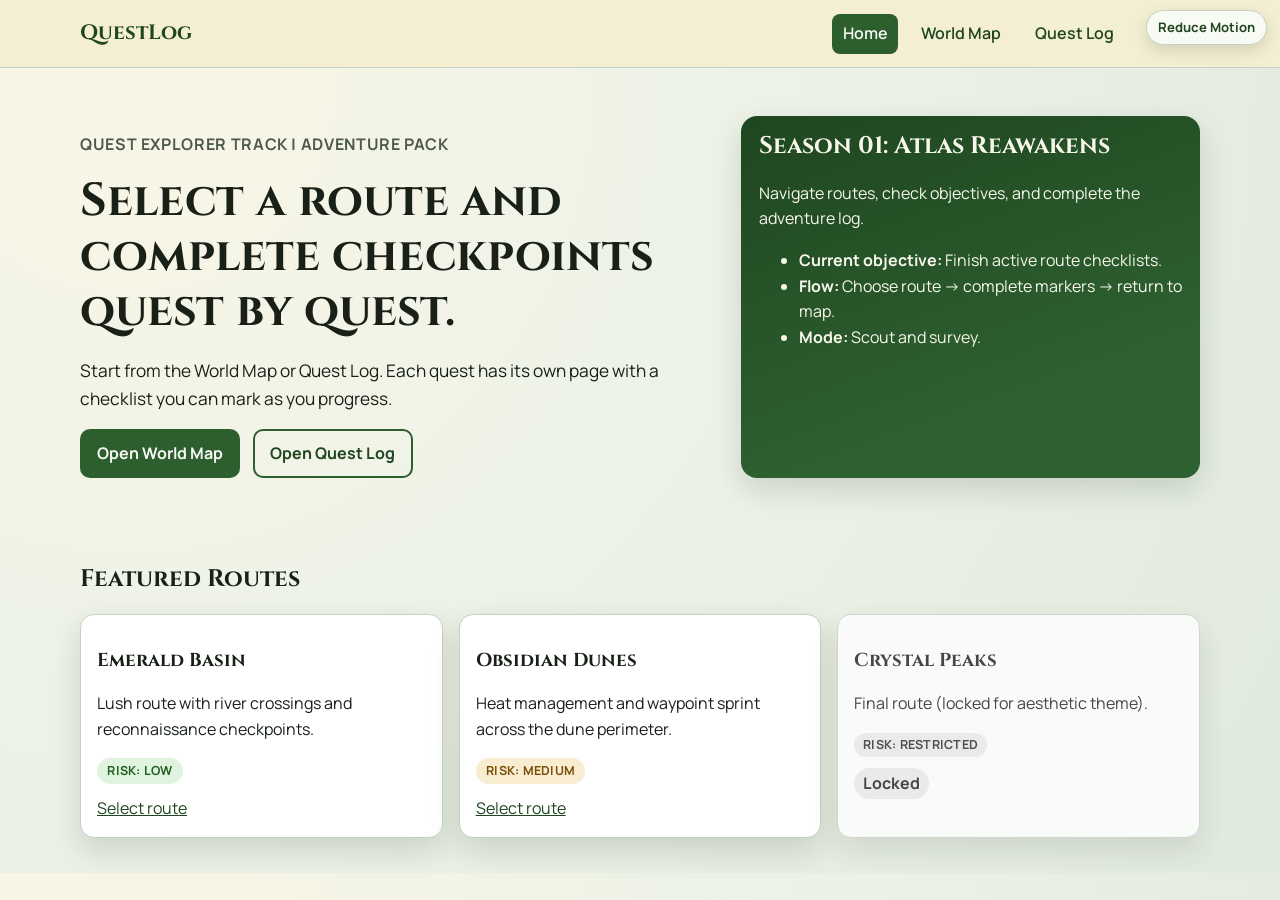
==== index.html @ ac6c8fa9 "feat(animation): add motion polish and in-page reduce-motion toggle" ====
<!doctype html>
<html lang="en">
  <head>
    <meta charset="UTF-8" />
    <meta name="viewport" content="width=device-width, initial-scale=1.0" />
    <meta name="description" content="QuestLog home page for the Quest Explorer Adventure Pack project." />
    <title>QuestLog | Home</title>
    <link rel="preconnect" href="https://fonts.googleapis.com" />
    <link rel="preconnect" href="https://fonts.gstatic.com" crossorigin />
    <link href="https://fonts.googleapis.com/css2?family=Cinzel:wght@500;700&amp;family=Manrope:wght@400;600;700&amp;display=swap" rel="stylesheet" />
    <link rel="stylesheet" href="styles.css" />
  </head>
  <body>
    <a class="skip-link" href="#main-content">Skip to main content</a>
    <input type="checkbox" id="reduce-motion-toggle" class="motion-toggle-input" />
    <label for="reduce-motion-toggle" class="motion-toggle-label">Reduce Motion</label>
    <header class="site-header">
      <div class="container nav-shell">
        <a class="brand" href="index.html">QuestLog</a>
        <nav id="site-nav" class="site-nav" aria-label="Main navigation">
          <a href="index.html" aria-current="page">Home</a>
          <a href="map.html">World Map</a>
          <a href="quest-log.html">Quest Log</a>
          <a href="team.html">Team</a>
        </nav>
      </div>
    </header>

    <main id="main-content">
      <section class="hero">
        <div class="container hero-grid">
          <div>
            <p class="eyebrow">Quest Explorer Track | Adventure Pack</p>
            <h1>Select a route and complete checkpoints quest by quest.</h1>
            <p class="lead">
              Start from the World Map or Quest Log. Each quest has its own page with a checklist
              you can mark as you progress.
            </p>
            <div class="cta-row">
              <a class="btn btn-primary" href="map.html">Open World Map</a>
              <a class="btn btn-ghost" href="quest-log.html">Open Quest Log</a>
            </div>
          </div>
          <article class="season-panel" aria-label="Current season details">
            <h2>Season 01: Atlas Reawakens</h2>
            <p>Navigate routes, check objectives, and complete the adventure log.</p>
            <ul>
              <li><strong>Current objective:</strong> Finish active route checklists.</li>
              <li><strong>Flow:</strong> Choose route -> complete markers -> return to map.</li>
              <li><strong>Mode:</strong> Scout and survey.</li>
            </ul>
          </article>
        </div>
      </section>

      <section class="section">
        <div class="container">
          <h2>Featured Routes</h2>
          <div class="quest-row">
            <article class="quest-card unlocked">
              <h3>Emerald Basin</h3>
              <p>Lush route with river crossings and reconnaissance checkpoints.</p>
              <div class="route-meta">
                <span class="risk-badge risk-low">Risk: Low</span>
              </div>
              <a href="quest-emerald.html">Select route</a>
            </article>
            <article class="quest-card unlocked">
              <h3>Obsidian Dunes</h3>
              <p>Heat management and waypoint sprint across the dune perimeter.</p>
              <div class="route-meta">
                <span class="risk-badge risk-medium">Risk: Medium</span>
              </div>
              <a href="quest-dunes.html">Select route</a>
            </article>
            <article class="quest-card locked">
              <h3>Crystal Peaks</h3>
              <p>Final route (locked for aesthetic theme).</p>
              <div class="route-meta">
                <span class="risk-badge risk-high">Risk: Restricted</span>
              </div>
              <span>Locked</span>
            </article>
          </div>
        </div>
      </section>
    </main>

    <footer class="landmark-footer">
      <p class="sr-only">QuestLog footer landmark</p>
    </footer>
  </body>
</html>
---- styles.css ----
:root {
  --ink: #182018;
  --forest: #2c5f2d;
  --forest-deep: #1f4620;
  --parchment: #f4efd3;
  --sun: #d8a64d;
  --card: #ffffff;
  --muted: #4c5a4b;
  --line: #c5d2c3;
  --shadow: 0 12px 30px rgba(24, 32, 24, 0.15);
}

* {
  box-sizing: border-box;
}

html,
body {
  margin: 0;
  padding: 0;
}

body {
  font-family: 'Manrope', sans-serif;
  color: var(--ink);
  background: radial-gradient(circle at 10% 10%, #f9f6e6 0%, #ecf2e7 48%, #e0eadc 100%);
  line-height: 1.6;
}

main {
  animation: page-fade 0.28s ease both;
}

a {
  color: var(--forest-deep);
}

a:focus-visible,
input:focus-visible {
  outline: 3px solid var(--sun);
  outline-offset: 2px;
}

h1,
h2,
h3 {
  font-family: 'Cinzel', serif;
  line-height: 1.2;
}

.container {
  width: min(1120px, 92%);
  margin: 0 auto;
}

.skip-link {
  position: absolute;
  left: -9999px;
  top: 0;
  background: var(--sun);
  color: #1d1303;
  padding: 0.5rem 0.75rem;
  font-weight: 700;
}

.skip-link:focus {
  left: 0.5rem;
  top: 0.5rem;
  z-index: 1000;
}

.motion-toggle-input {
  position: absolute;
  opacity: 0;
  pointer-events: none;
}

.motion-toggle-label {
  position: fixed;
  top: 0.65rem;
  right: 0.8rem;
  z-index: 1200;
  background: #f7fbf4;
  color: #1f4620;
  border: 1px solid #c5d2c3;
  border-radius: 999px;
  padding: 0.35rem 0.7rem;
  font-size: 0.82rem;
  font-weight: 700;
  cursor: pointer;
  box-shadow: 0 6px 16px rgba(24, 32, 24, 0.14);
}

.motion-toggle-label:hover {
  background: #eef7ea;
}

#reduce-motion-toggle:checked + .motion-toggle-label {
  background: #1f4620;
  color: #f8f8f5;
  border-color: #1f4620;
}

#reduce-motion-toggle:checked ~ *,
#reduce-motion-toggle:checked ~ * * {
  animation: none !important;
  transition: none !important;
  scroll-behavior: auto !important;
}

.site-header {
  position: sticky;
  top: 0;
  z-index: 50;
  border-bottom: 1px solid var(--line);
  background: rgba(244, 239, 211, 0.96);
  backdrop-filter: blur(8px);
}

.nav-shell {
  display: flex;
  align-items: center;
  justify-content: space-between;
  gap: 1rem;
  min-height: 4.2rem;
}

.brand {
  text-decoration: none;
  font-family: 'Cinzel', serif;
  font-size: 1.3rem;
  font-weight: 700;
}

.site-nav {
  display: flex;
  gap: 0.8rem;
  align-items: center;
  flex-wrap: wrap;
}

.site-nav a {
  text-decoration: none;
  padding: 0.45rem 0.65rem;
  border-radius: 8px;
  font-weight: 600;
}

.site-nav a[aria-current='page'] {
  background: var(--forest);
  color: #f8f8f5;
}

.hero {
  padding: 3rem 0 2rem;
}

.hero-grid {
  display: grid;
  grid-template-columns: 1.4fr 1fr;
  gap: 1.2rem;
  align-items: stretch;
}

.hero-grid > * {
  animation: rise-in 0.6s ease both;
}

.eyebrow {
  color: var(--muted);
  font-weight: 700;
  text-transform: uppercase;
  letter-spacing: 0.04em;
}

h1 {
  margin: 0.4rem 0 1rem;
  font-size: clamp(1.9rem, 3.6vw, 3rem);
}

.lead {
  font-size: 1.08rem;
  max-width: 65ch;
}

.season-panel {
  background: linear-gradient(160deg, #1f4620 0%, #2e6131 75%);
  color: #f8f7ec;
  border-radius: 16px;
  padding: 1rem 1.1rem;
  box-shadow: var(--shadow);
}

.season-panel h2 {
  margin-top: 0;
}

.btn {
  display: inline-block;
  text-decoration: none;
  border-radius: 10px;
  padding: 0.6rem 0.95rem;
  font-weight: 700;
  border: 2px solid transparent;
  transition: transform 0.25s ease, box-shadow 0.25s ease, background-color 0.25s ease;
}

.btn:hover {
  transform: translateY(-2px);
}

.btn:active {
  transform: scale(0.98);
}

.btn-primary {
  background: var(--forest);
  color: #f7f8f6;
}

.btn-primary:hover {
  box-shadow: 0 10px 20px rgba(44, 95, 45, 0.35);
}

.btn-ghost {
  border-color: var(--forest);
  color: var(--forest-deep);
  background: transparent;
}

.cta-row {
  display: flex;
  gap: 0.8rem;
  flex-wrap: wrap;
}

.section {
  padding: 2.2rem 0;
}

.quest-row {
  display: flex;
  flex-wrap: wrap;
  gap: 1rem;
}

.quest-card {
  flex: 1 1 220px;
  background: var(--card);
  border: 1px solid var(--line);
  border-radius: 14px;
  padding: 1rem;
  box-shadow: var(--shadow);
  transition: transform 0.25s ease, filter 0.25s ease;
}

.quest-card:hover {
  transform: scale(1.03);
}

.quest-card a:focus-visible,
.region-card a:focus-visible {
  border-radius: 8px;
  background: #e6f0e3;
}

.quest-card.locked {
  filter: grayscale(1);
  opacity: 0.8;
}

.quest-card.locked span,
.region-card span {
  display: inline-block;
  background: #ebebeb;
  border-radius: 999px;
  padding: 0.15rem 0.55rem;
  font-weight: 700;
}

.route-meta {
  display: flex;
  flex-wrap: wrap;
  gap: 0.5rem;
  margin: 0.4rem 0 0.7rem;
}

.risk-badge {
  display: inline-block;
  border-radius: 999px;
  padding: 0.2rem 0.65rem;
  font-size: 0.78rem;
  font-weight: 700;
  letter-spacing: 0.02em;
  text-transform: uppercase;
}

.risk-low {
  background: #dff3df;
  color: #1f5f21;
}

.risk-medium {
  background: #f8ecd1;
  color: #7a4f07;
}

.risk-high {
  background: #f8dede;
  color: #7d1515;
}

.safety-callout {
  margin: 0.95rem 0 1.1rem;
  border: 1px solid #f0d8ac;
  border-left: 5px solid var(--sun);
  border-radius: 12px;
  background: #fff9ec;
  padding: 0.75rem 0.85rem;
  animation: callout-glow 0.65s ease both;
}

.safety-callout h2 {
  margin: 0 0 0.35rem;
  font-size: 1.05rem;
}

.safety-callout ul {
  margin: 0;
  padding-left: 1.1rem;
}

.safety-callout li {
  margin-bottom: 0.25rem;
}

.safety-inline {
  margin-top: 0.5rem;
}

.safety-inline strong {
  display: inline-block;
  margin-bottom: 0.25rem;
}

.map-grid {
  margin-top: 1rem;
  display: grid;
  grid-template-columns: repeat(12, 1fr);
  gap: 0.8rem;
}

.world-map-bg {
  border-radius: 18px;
  padding: 1rem;
  background:
    linear-gradient(rgba(247, 249, 245, 0.72), rgba(247, 249, 245, 0.72)),
    url('assets/world-map-custom.svg') center / cover no-repeat;
  border: 1px solid #d7e1d4;
}

.world-map-canvas {
  position: relative;
  margin-top: 1rem;
  border-radius: 18px;
  overflow: hidden;
  border: 1px solid #d7e1d4;
  box-shadow: var(--shadow);
}

.world-map-image {
  display: block;
  width: 100%;
  height: auto;
}

.map-label {
  position: absolute;
  text-decoration: none;
  font-weight: 700;
  font-size: 0.88rem;
  color: #122814;
  background: rgba(248, 252, 246, 0.9);
  border: 1px solid #c2d5bf;
  border-radius: 999px;
  padding: 0.28rem 0.62rem;
  box-shadow: 0 6px 16px rgba(23, 58, 27, 0.16);
  transition: transform 0.2s ease, background-color 0.2s ease;
  animation: label-pulse-in 0.45s ease both;
}

.map-label:nth-of-type(2) {
  animation-delay: 0.05s;
}

.map-label:nth-of-type(3) {
  animation-delay: 0.1s;
}

.map-label:nth-of-type(4) {
  animation-delay: 0.15s;
}

.map-label:nth-of-type(5) {
  animation-delay: 0.2s;
}

.map-label:hover {
  transform: translateY(-2px);
  background: #f1f8ed;
}

.map-label:focus-visible {
  outline: 3px solid var(--sun);
  outline-offset: 2px;
}

.emerald-point {
  left: 18%;
  top: 28%;
}

.dunes-point {
  left: 74%;
  top: 34%;
}

.reef-point {
  left: 60%;
  top: 57%;
}

.canyon-point {
  left: 33%;
  top: 61%;
}

.locked-point {
  left: 45%;
  top: 24%;
  background: rgba(242, 238, 226, 0.92);
  color: #6a4b16;
}

.region-card {
  border-radius: 14px;
  background: var(--card);
  border: 1px solid var(--line);
  padding: 0.95rem;
  min-height: 150px;
  box-shadow: var(--shadow);
  transition: transform 0.25s ease, filter 0.25s ease;
  animation: rise-in 0.5s ease both;
}

.region-card:hover,
.region-card:focus-within {
  transform: scale(1.03);
}

.region-card.locked {
  filter: grayscale(0.95);
  opacity: 0.75;
}

.emerald {
  grid-column: span 5;
  background: linear-gradient(150deg, #f5fbef, #e3f0d9);
}

.dunes {
  grid-column: span 4;
  background: linear-gradient(150deg, #f7f0df, #edd8b3);
}

.peaks {
  grid-column: span 3;
}

.reef {
  grid-column: span 6;
  background: linear-gradient(150deg, #e6f5f7, #cde9f1);
}

.canyon {
  grid-column: span 6;
  background: linear-gradient(150deg, #f8ede2, #eed3b8);
}

.quest-log-grid,
.team-grid {
  display: grid;
  grid-template-columns: repeat(auto-fit, minmax(260px, 1fr));
  gap: 1rem;
}

.log-card,
.member-card {
  background: var(--card);
  border: 1px solid var(--line);
  border-radius: 14px;
  padding: 1rem;
  box-shadow: var(--shadow);
  animation: rise-in 0.45s ease both;
}

.log-card.locked {
  filter: grayscale(1);
  opacity: 0.8;
}

.log-card:hover,
.member-card:hover {
  transform: translateY(-2px);
  box-shadow: 0 14px 28px rgba(24, 32, 24, 0.2);
}

.log-ops-banner {
  margin: 1rem 0 1.15rem;
  border: 1px solid #d7e1d4;
  border-left: 5px solid var(--forest);
  border-radius: 14px;
  background: #f5f9f2;
  padding: 0.8rem 0.9rem;
  display: flex;
  gap: 0.8rem;
  align-items: center;
  justify-content: space-between;
  flex-wrap: wrap;
}

.log-ops-banner p {
  margin: 0;
}

.status-badge {
  display: inline-block;
  border-radius: 999px;
  padding: 0.2rem 0.65rem;
  font-size: 0.78rem;
  font-weight: 700;
  letter-spacing: 0.02em;
  text-transform: uppercase;
  animation: status-in 0.34s ease both;
}

.status-badge:nth-child(2) {
  animation-delay: 0.08s;
}

.status-active {
  background: #dff3df;
  color: #1f5f21;
}

.status-queued {
  background: #e6f0fb;
  color: #1f4f81;
}

.status-review {
  background: #fde4c8;
  color: #8a4700;
}

.status-locked {
  background: #ece9e1;
  color: #6a4b16;
}

.log-note {
  margin: 0.25rem 0 0;
  color: #364634;
}

.quest-page {
  max-width: 760px;
}

.checkpoints {
  list-style: none;
  padding: 0;
  margin: 0;
  display: grid;
  gap: 0.6rem;
}

.checklist-only li {
  background: #f6f9f3;
  border: 1px solid #e3ebdf;
  border-radius: 10px;
  padding: 0.45rem 0.5rem;
}

.checklist-only label {
  display: flex;
  align-items: center;
  gap: 0.55rem;
  cursor: pointer;
}

.checklist-only input[type='checkbox'] {
  width: 1.1rem;
  height: 1.1rem;
  accent-color: var(--forest);
}

.lock-note {
  font-weight: 700;
  color: #6a4b16;
}

.landmark-footer {
  height: 0;
  overflow: hidden;
}

.sr-only {
  position: absolute;
  width: 1px;
  height: 1px;
  padding: 0;
  margin: -1px;
  overflow: hidden;
  clip: rect(0 0 0 0);
  white-space: nowrap;
  border: 0;
}

@keyframes rise-in {
  from {
    opacity: 0;
    transform: translateY(14px);
  }

  to {
    opacity: 1;
    transform: translateY(0);
  }
}

@keyframes page-fade {
  from {
    opacity: 0;
  }

  to {
    opacity: 1;
  }
}

@keyframes label-pulse-in {
  from {
    opacity: 0;
    transform: scale(0.92);
  }

  to {
    opacity: 1;
    transform: scale(1);
  }
}

@keyframes status-in {
  from {
    opacity: 0;
    transform: translateY(5px);
  }

  to {
    opacity: 1;
    transform: translateY(0);
  }
}

@keyframes callout-glow {
  0% {
    box-shadow: 0 0 0 rgba(216, 166, 77, 0);
  }

  45% {
    box-shadow: 0 0 0 7px rgba(216, 166, 77, 0.2);
  }

  100% {
    box-shadow: 0 0 0 rgba(216, 166, 77, 0);
  }
}

@media (max-width: 880px) {
  .hero-grid {
    grid-template-columns: 1fr;
  }

  .emerald,
  .dunes,
  .peaks,
  .reef,
  .canyon {
    grid-column: span 12;
  }

  .map-label {
    font-size: 0.75rem;
    padding: 0.22rem 0.5rem;
  }

  .log-ops-banner {
    align-items: flex-start;
  }

  .motion-toggle-label {
    top: 4.9rem;
    right: 0.55rem;
    font-size: 0.76rem;
    padding: 0.3rem 0.58rem;
  }
}

@media (prefers-reduced-motion: reduce) {
  *,
  *::before,
  *::after {
    animation-duration: 0.001ms !important;
    animation-iteration-count: 1 !important;
    transition-duration: 0.001ms !important;
    scroll-behavior: auto !important;
  }
}
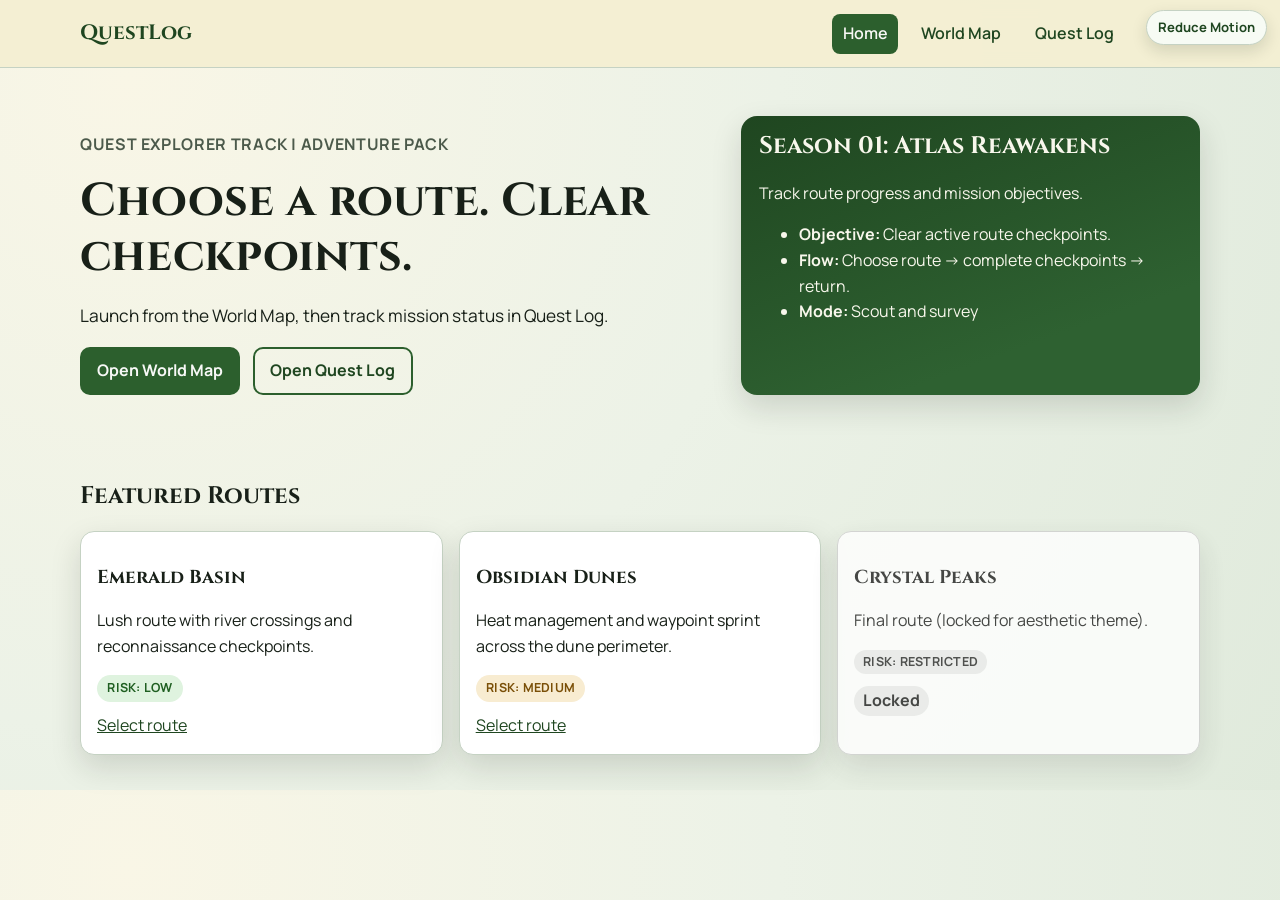
==== commit 8365f462: "refactor(cleanup): remove unused CSS and tighten page copy" ====
--- a/index.html
+++ b/index.html
@@ -3,7 +3,7 @@
   <head>
     <meta charset="UTF-8" />
     <meta name="viewport" content="width=device-width, initial-scale=1.0" />
-    <meta name="description" content="QuestLog home page for the Quest Explorer Adventure Pack project." />
+    <meta name="description" content="QuestLog home with route overview and quest access." />
     <title>QuestLog | Home</title>
     <link rel="preconnect" href="https://fonts.googleapis.com" />
     <link rel="preconnect" href="https://fonts.gstatic.com" crossorigin />
@@ -31,10 +31,9 @@
         <div class="container hero-grid">
           <div>
             <p class="eyebrow">Quest Explorer Track | Adventure Pack</p>
-            <h1>Select a route and complete checkpoints quest by quest.</h1>
+            <h1>Choose a route. Clear checkpoints.</h1>
             <p class="lead">
-              Start from the World Map or Quest Log. Each quest has its own page with a checklist
-              you can mark as you progress.
+              Launch from the World Map, then track mission status in Quest Log.
             </p>
             <div class="cta-row">
               <a class="btn btn-primary" href="map.html">Open World Map</a>
@@ -43,11 +42,11 @@
           </div>
           <article class="season-panel" aria-label="Current season details">
             <h2>Season 01: Atlas Reawakens</h2>
-            <p>Navigate routes, check objectives, and complete the adventure log.</p>
+            <p>Track route progress and mission objectives.</p>
             <ul>
-              <li><strong>Current objective:</strong> Finish active route checklists.</li>
-              <li><strong>Flow:</strong> Choose route -> complete markers -> return to map.</li>
-              <li><strong>Mode:</strong> Scout and survey.</li>
+              <li><strong>Objective:</strong> Clear active route checkpoints.</li>
+              <li><strong>Flow:</strong> Choose route -> complete checkpoints -> return.</li>
+              <li><strong>Mode:</strong> Scout and survey</li>
             </ul>
           </article>
         </div>
@@ -57,7 +56,7 @@
         <div class="container">
           <h2>Featured Routes</h2>
           <div class="quest-row">
-            <article class="quest-card unlocked">
+            <article class="quest-card">
               <h3>Emerald Basin</h3>
               <p>Lush route with river crossings and reconnaissance checkpoints.</p>
               <div class="route-meta">
@@ -65,7 +64,7 @@
               </div>
               <a href="quest-emerald.html">Select route</a>
             </article>
-            <article class="quest-card unlocked">
+            <article class="quest-card">
               <h3>Obsidian Dunes</h3>
               <p>Heat management and waypoint sprint across the dune perimeter.</p>
               <div class="route-meta">
--- a/styles.css
+++ b/styles.css
@@ -258,8 +258,7 @@
   transform: scale(1.03);
 }
 
-.quest-card a:focus-visible,
-.region-card a:focus-visible {
+.quest-card a:focus-visible {
   border-radius: 8px;
   background: #e6f0e3;
 }
@@ -269,8 +268,7 @@
   opacity: 0.8;
 }
 
-.quest-card.locked span,
-.region-card span {
+.quest-card.locked span {
   display: inline-block;
   background: #ebebeb;
   border-radius: 999px;
@@ -341,22 +339,6 @@
 .safety-inline strong {
   display: inline-block;
   margin-bottom: 0.25rem;
-}
-
-.map-grid {
-  margin-top: 1rem;
-  display: grid;
-  grid-template-columns: repeat(12, 1fr);
-  gap: 0.8rem;
-}
-
-.world-map-bg {
-  border-radius: 18px;
-  padding: 1rem;
-  background:
-    linear-gradient(rgba(247, 249, 245, 0.72), rgba(247, 249, 245, 0.72)),
-    url('assets/world-map-custom.svg') center / cover no-repeat;
-  border: 1px solid #d7e1d4;
 }
 
 .world-map-canvas {
@@ -440,51 +422,6 @@
   top: 24%;
   background: rgba(242, 238, 226, 0.92);
   color: #6a4b16;
-}
-
-.region-card {
-  border-radius: 14px;
-  background: var(--card);
-  border: 1px solid var(--line);
-  padding: 0.95rem;
-  min-height: 150px;
-  box-shadow: var(--shadow);
-  transition: transform 0.25s ease, filter 0.25s ease;
-  animation: rise-in 0.5s ease both;
-}
-
-.region-card:hover,
-.region-card:focus-within {
-  transform: scale(1.03);
-}
-
-.region-card.locked {
-  filter: grayscale(0.95);
-  opacity: 0.75;
-}
-
-.emerald {
-  grid-column: span 5;
-  background: linear-gradient(150deg, #f5fbef, #e3f0d9);
-}
-
-.dunes {
-  grid-column: span 4;
-  background: linear-gradient(150deg, #f7f0df, #edd8b3);
-}
-
-.peaks {
-  grid-column: span 3;
-}
-
-.reef {
-  grid-column: span 6;
-  background: linear-gradient(150deg, #e6f5f7, #cde9f1);
-}
-
-.canyon {
-  grid-column: span 6;
-  background: linear-gradient(150deg, #f8ede2, #eed3b8);
 }
 
 .quest-log-grid,
@@ -692,14 +629,6 @@
     grid-template-columns: 1fr;
   }
 
-  .emerald,
-  .dunes,
-  .peaks,
-  .reef,
-  .canyon {
-    grid-column: span 12;
-  }
-
   .map-label {
     font-size: 0.75rem;
     padding: 0.22rem 0.5rem;
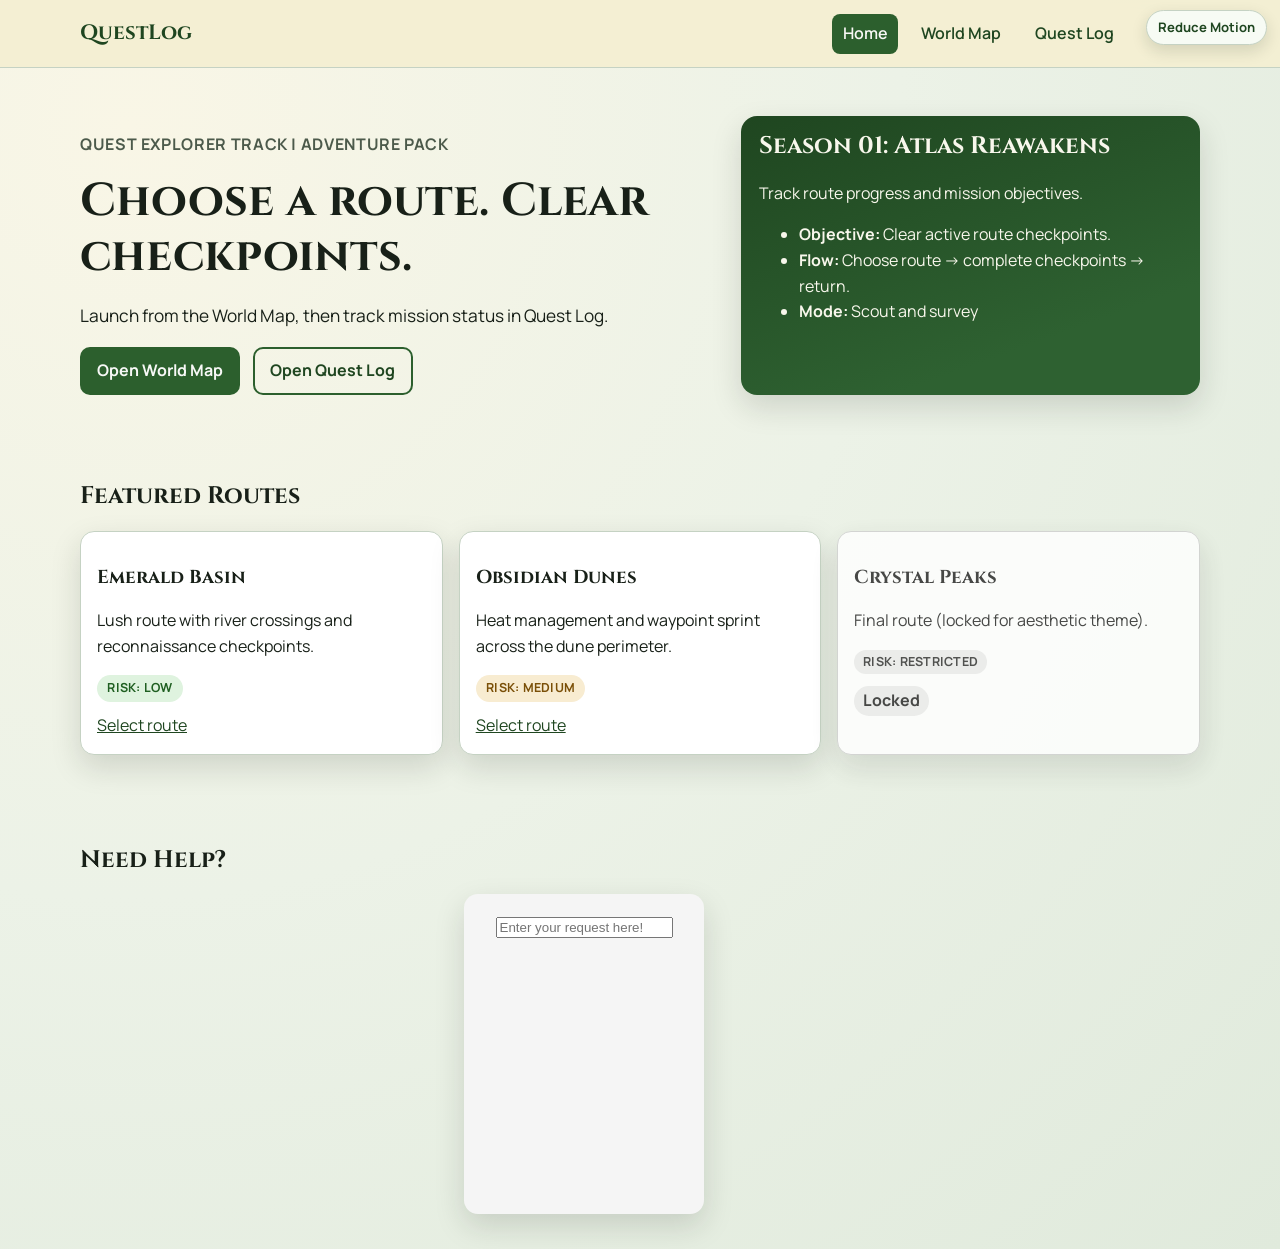
==== commit c8ed73a8: "Start creating chat box" ====
--- a/index.html
+++ b/index.html
@@ -1,92 +1,113 @@
 <!doctype html>
 <html lang="en">
-  <head>
-    <meta charset="UTF-8" />
-    <meta name="viewport" content="width=device-width, initial-scale=1.0" />
-    <meta name="description" content="QuestLog home with route overview and quest access." />
-    <title>QuestLog | Home</title>
-    <link rel="preconnect" href="https://fonts.googleapis.com" />
-    <link rel="preconnect" href="https://fonts.gstatic.com" crossorigin />
-    <link href="https://fonts.googleapis.com/css2?family=Cinzel:wght@500;700&amp;family=Manrope:wght@400;600;700&amp;display=swap" rel="stylesheet" />
-    <link rel="stylesheet" href="styles.css" />
-  </head>
-  <body>
-    <a class="skip-link" href="#main-content">Skip to main content</a>
-    <input type="checkbox" id="reduce-motion-toggle" class="motion-toggle-input" />
-    <label for="reduce-motion-toggle" class="motion-toggle-label">Reduce Motion</label>
-    <header class="site-header">
-      <div class="container nav-shell">
-        <a class="brand" href="index.html">QuestLog</a>
-        <nav id="site-nav" class="site-nav" aria-label="Main navigation">
-          <a href="index.html" aria-current="page">Home</a>
-          <a href="map.html">World Map</a>
-          <a href="quest-log.html">Quest Log</a>
-          <a href="team.html">Team</a>
-        </nav>
+
+<head>
+  <meta charset="UTF-8" />
+  <meta name="viewport" content="width=device-width, initial-scale=1.0" />
+  <meta name="description" content="QuestLog home with route overview and quest access." />
+  <title>QuestLog | Home</title>
+  <link rel="preconnect" href="https://fonts.googleapis.com" />
+  <link rel="preconnect" href="https://fonts.gstatic.com" crossorigin />
+  <link
+    href="https://fonts.googleapis.com/css2?family=Cinzel:wght@500;700&amp;family=Manrope:wght@400;600;700&amp;display=swap"
+    rel="stylesheet" />
+  <link rel="stylesheet" href="styles.css" />
+</head>
+
+<body>
+  <a class="skip-link" href="#main-content">Skip to main content</a>
+  <input type="checkbox" id="reduce-motion-toggle" class="motion-toggle-input" />
+  <label for="reduce-motion-toggle" class="motion-toggle-label">Reduce Motion</label>
+  <header class="site-header">
+    <div class="container nav-shell">
+      <a class="brand" href="index.html">QuestLog</a>
+      <nav id="site-nav" class="site-nav" aria-label="Main navigation">
+        <a href="index.html" aria-current="page">Home</a>
+        <a href="map.html">World Map</a>
+        <a href="quest-log.html">Quest Log</a>
+        <a href="team.html">Team</a>
+      </nav>
+    </div>
+  </header>
+
+  <main id="main-content">
+    <section class="hero">
+      <div class="container hero-grid">
+        <div>
+          <p class="eyebrow">Quest Explorer Track | Adventure Pack</p>
+          <h1>Choose a route. Clear checkpoints.</h1>
+          <p class="lead">
+            Launch from the World Map, then track mission status in Quest Log.
+          </p>
+          <div class="cta-row">
+            <a class="btn btn-primary" href="map.html">Open World Map</a>
+            <a class="btn btn-ghost" href="quest-log.html">Open Quest Log</a>
+          </div>
+        </div>
+        <article class="season-panel" aria-label="Current season details">
+          <h2>Season 01: Atlas Reawakens</h2>
+          <p>Track route progress and mission objectives.</p>
+          <ul>
+            <li><strong>Objective:</strong> Clear active route checkpoints.</li>
+            <li><strong>Flow:</strong> Choose route -> complete checkpoints -> return.</li>
+            <li><strong>Mode:</strong> Scout and survey</li>
+          </ul>
+        </article>
       </div>
-    </header>
+    </section>
 
-    <main id="main-content">
-      <section class="hero">
-        <div class="container hero-grid">
-          <div>
-            <p class="eyebrow">Quest Explorer Track | Adventure Pack</p>
-            <h1>Choose a route. Clear checkpoints.</h1>
-            <p class="lead">
-              Launch from the World Map, then track mission status in Quest Log.
-            </p>
-            <div class="cta-row">
-              <a class="btn btn-primary" href="map.html">Open World Map</a>
-              <a class="btn btn-ghost" href="quest-log.html">Open Quest Log</a>
+    <section class="section">
+      <div class="container">
+        <h2>Featured Routes</h2>
+        <div class="quest-row">
+          <article class="quest-card">
+            <h3>Emerald Basin</h3>
+            <p>Lush route with river crossings and reconnaissance checkpoints.</p>
+            <div class="route-meta">
+              <span class="risk-badge risk-low">Risk: Low</span>
+            </div>
+            <a href="quest-emerald.html">Select route</a>
+          </article>
+          <article class="quest-card">
+            <h3>Obsidian Dunes</h3>
+            <p>Heat management and waypoint sprint across the dune perimeter.</p>
+            <div class="route-meta">
+              <span class="risk-badge risk-medium">Risk: Medium</span>
+            </div>
+            <a href="quest-dunes.html">Select route</a>
+          </article>
+          <article class="quest-card locked">
+            <h3>Crystal Peaks</h3>
+            <p>Final route (locked for aesthetic theme).</p>
+            <div class="route-meta">
+              <span class="risk-badge risk-high">Risk: Restricted</span>
+            </div>
+            <span>Locked</span>
+          </article>
+        </div>
+      </div>
+    </section>
+
+    <section class="section">
+      <div class="container">
+        <h2>Need Help?</h2>
+        <div class="chatcontainer">
+          <div class="chat">
+            <div class="chatbox">
+
+            </div>
+            <div class="entrybox">
+              <input type="text" class="chatinputbox" placeholder="Enter your request here!">
             </div>
           </div>
-          <article class="season-panel" aria-label="Current season details">
-            <h2>Season 01: Atlas Reawakens</h2>
-            <p>Track route progress and mission objectives.</p>
-            <ul>
-              <li><strong>Objective:</strong> Clear active route checkpoints.</li>
-              <li><strong>Flow:</strong> Choose route -> complete checkpoints -> return.</li>
-              <li><strong>Mode:</strong> Scout and survey</li>
-            </ul>
-          </article>
         </div>
-      </section>
+      </div>
+    </section>
+  </main>
 
-      <section class="section">
-        <div class="container">
-          <h2>Featured Routes</h2>
-          <div class="quest-row">
-            <article class="quest-card">
-              <h3>Emerald Basin</h3>
-              <p>Lush route with river crossings and reconnaissance checkpoints.</p>
-              <div class="route-meta">
-                <span class="risk-badge risk-low">Risk: Low</span>
-              </div>
-              <a href="quest-emerald.html">Select route</a>
-            </article>
-            <article class="quest-card">
-              <h3>Obsidian Dunes</h3>
-              <p>Heat management and waypoint sprint across the dune perimeter.</p>
-              <div class="route-meta">
-                <span class="risk-badge risk-medium">Risk: Medium</span>
-              </div>
-              <a href="quest-dunes.html">Select route</a>
-            </article>
-            <article class="quest-card locked">
-              <h3>Crystal Peaks</h3>
-              <p>Final route (locked for aesthetic theme).</p>
-              <div class="route-meta">
-                <span class="risk-badge risk-high">Risk: Restricted</span>
-              </div>
-              <span>Locked</span>
-            </article>
-          </div>
-        </div>
-      </section>
-    </main>
+  <footer class="landmark-footer">
+    <p class="sr-only">QuestLog footer landmark</p>
+  </footer>
+</body>
 
-    <footer class="landmark-footer">
-      <p class="sr-only">QuestLog footer landmark</p>
-    </footer>
-  </body>
-</html>
+</html>
--- a/styles.css
+++ b/styles.css
@@ -564,6 +564,33 @@
   border: 0;
 }
 
+.chatcontainer{
+  display: flex;
+  align-items: center;
+  justify-content: center;
+}
+
+.chat{
+  display: flex;
+  flex-direction: column;
+  position: relative;
+  right: 5%;
+  bottom: 5%;
+  background: whitesmoke;
+  border-radius: 14px;
+  width: 15rem;
+  height: 20rem;
+  align-items: center;
+  box-shadow: var(--shadow);
+  transition: transform 0.25s ease, filter 0.25s ease;
+  padding: 20px;
+}
+
+.chat:hover{
+  transform: scale(1.03);
+}
+
+
 @keyframes rise-in {
   from {
     opacity: 0;
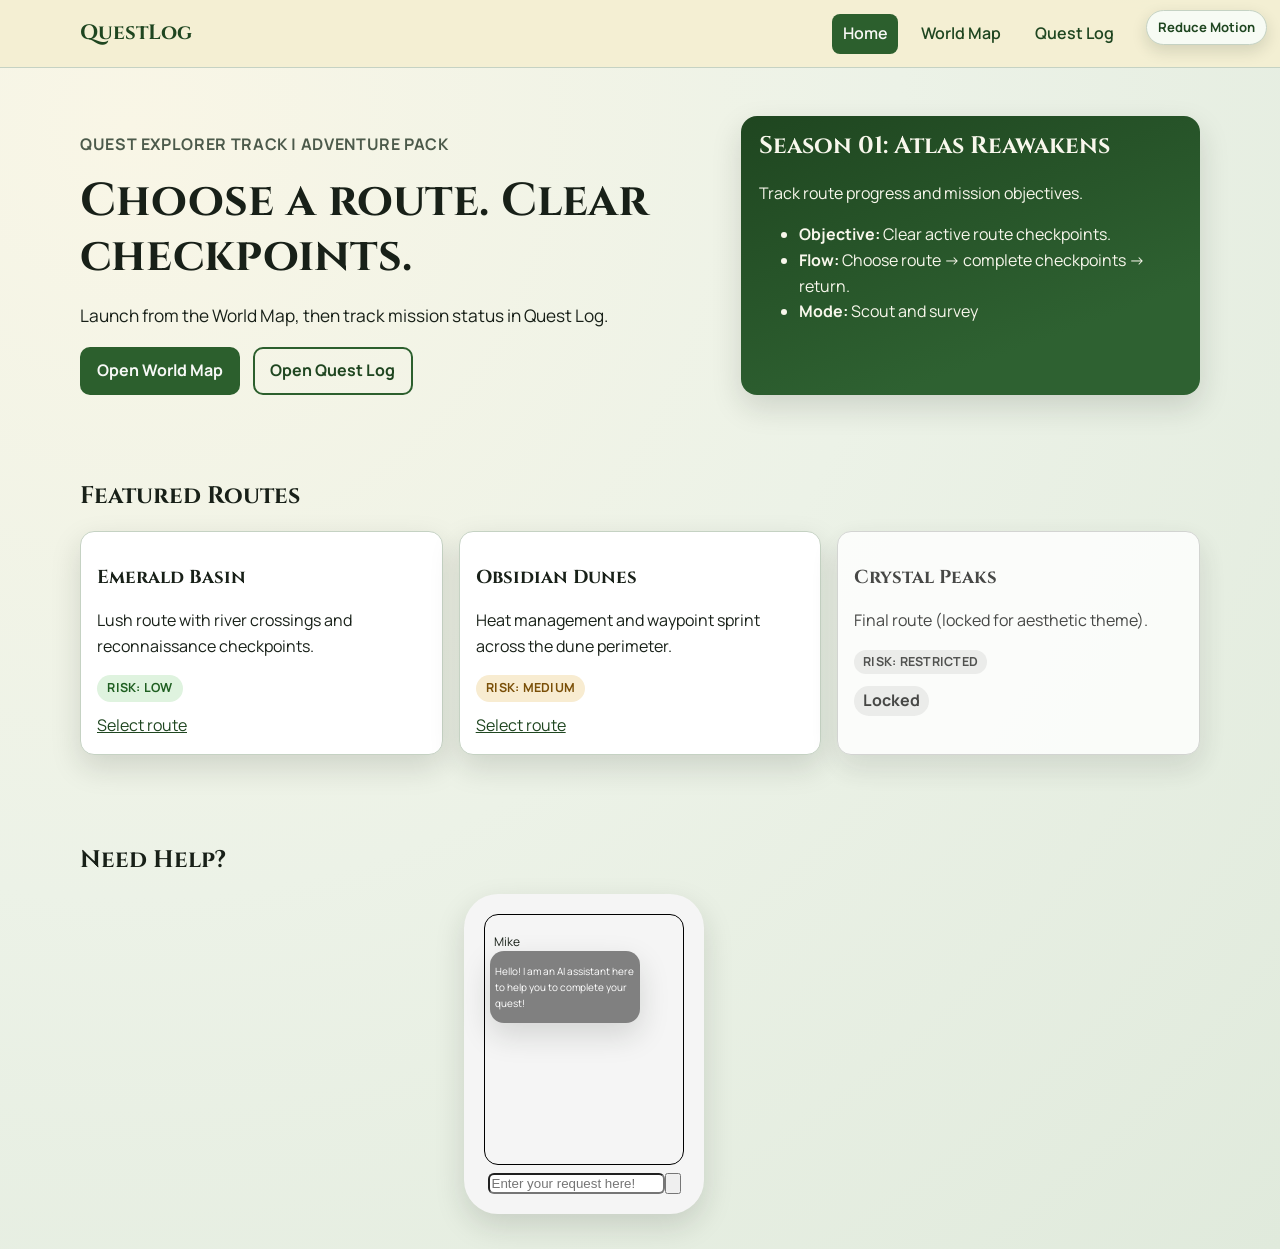
==== commit a60420e3: "Add text message" ====
--- a/index.html
+++ b/index.html
@@ -94,10 +94,14 @@
         <div class="chatcontainer">
           <div class="chat">
             <div class="chatbox">
-
+              <div class="chatname"><p>Mike</p></div>
+              <div class="chatbubble">
+                <p>Hello! I am an AI assistant here to help you to complete your quest!</p>
+              </div>
             </div>
             <div class="entrybox">
               <input type="text" class="chatinputbox" placeholder="Enter your request here!">
+              <button type="submit" class="chatsubmitbutton"></button>
             </div>
           </div>
         </div>
--- a/styles.css
+++ b/styles.css
@@ -577,7 +577,7 @@
   right: 5%;
   bottom: 5%;
   background: whitesmoke;
-  border-radius: 14px;
+  border-radius: 34px;
   width: 15rem;
   height: 20rem;
   align-items: center;
@@ -588,6 +588,47 @@
 
 .chat:hover{
   transform: scale(1.03);
+}
+
+.chatbox{
+  border: black solid 1px;
+  border-radius: 14px;
+  flex-grow: 2;
+  margin-bottom: 4%;
+  padding: 5px;
+}
+
+.chatname > p{
+  position: relative;
+  font-size: 12px;
+  margin-bottom: auto;
+  margin-left: 2%;
+}
+
+.chatbubble{
+  font-size: 10px;
+  background-color: grey;
+  padding-left: 5px;
+  padding-right: 5px;
+  padding-top: 2px;
+  padding-bottom: 2px;
+  border-radius: 14px;
+  max-width: 80%;
+  box-shadow: var(--shadow);
+}
+
+.chatbubble > p {
+  color: white;
+}
+
+.entrybox{
+  display: flex;
+  flex-direction: row;
+  margin-top: auto;
+}
+
+.chatinputbox{
+  border-radius: 6px;
 }
 
 
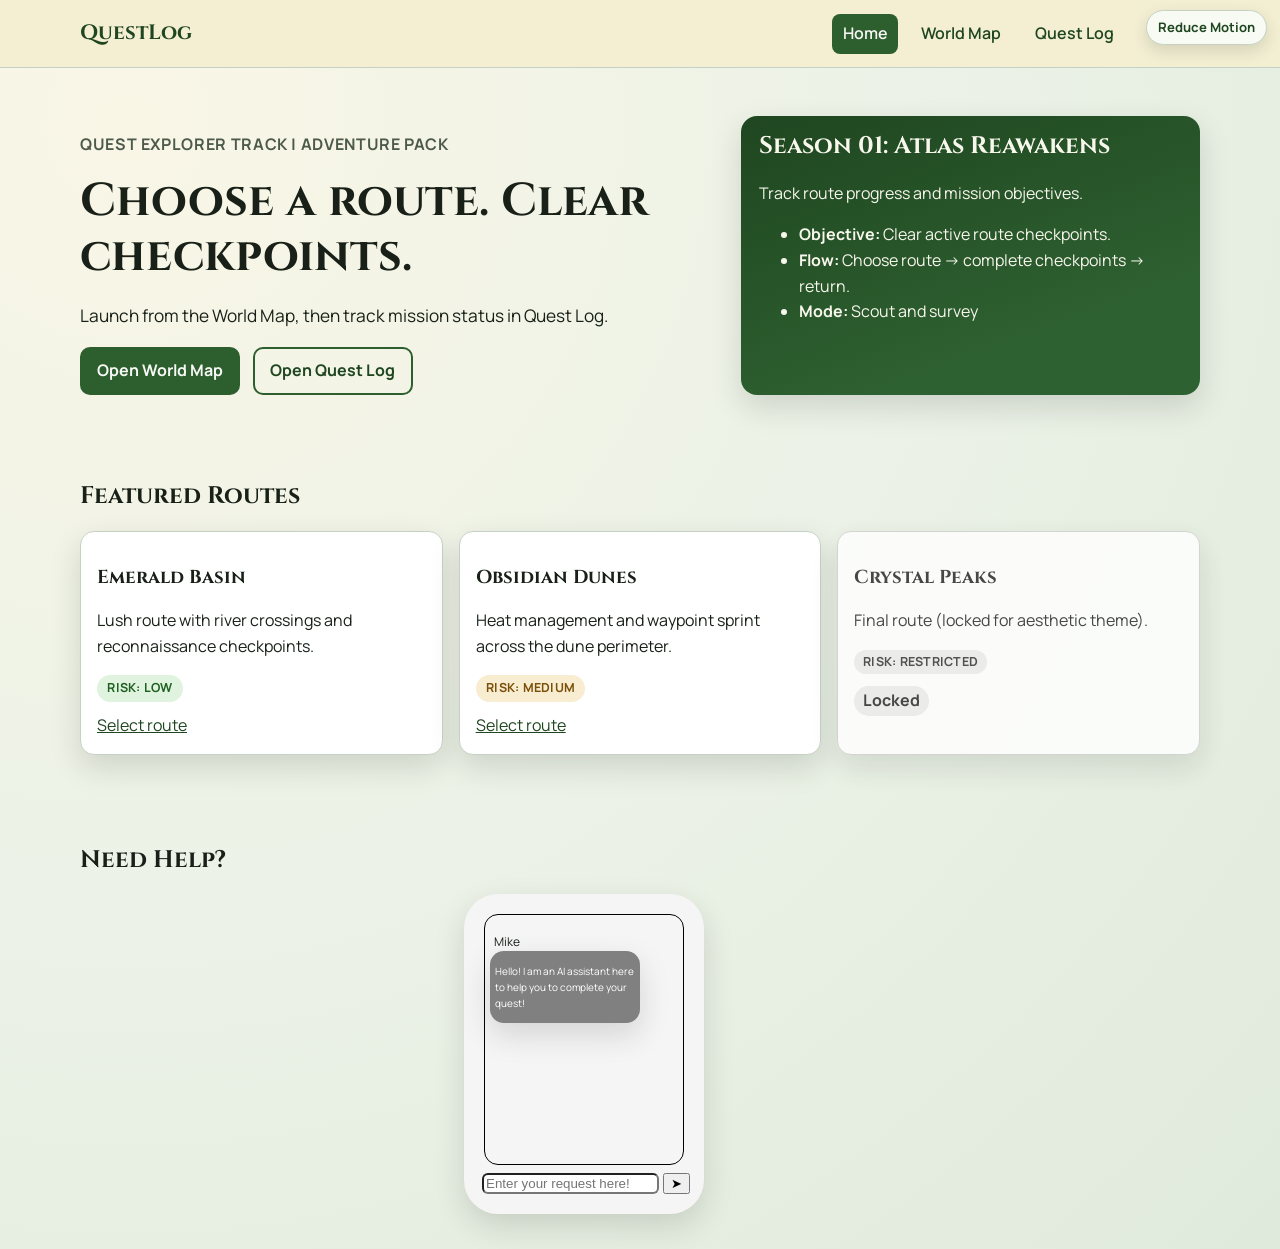
==== commit eff77b0c: "Finish chat box" ====
--- a/index.html
+++ b/index.html
@@ -101,7 +101,7 @@
             </div>
             <div class="entrybox">
               <input type="text" class="chatinputbox" placeholder="Enter your request here!">
-              <button type="submit" class="chatsubmitbutton"></button>
+              <button type="submit" class="chatsubmitbutton">➤</button>
             </div>
           </div>
         </div>
--- a/styles.css
+++ b/styles.css
@@ -625,12 +625,19 @@
   display: flex;
   flex-direction: row;
   margin-top: auto;
+  gap: 2%;
 }
 
 .chatinputbox{
   border-radius: 6px;
 }
 
+.chatinputbox:focus{
+  outline: none;
+}
+
+.chatsubmitbutton{
+}
 
 @keyframes rise-in {
   from {
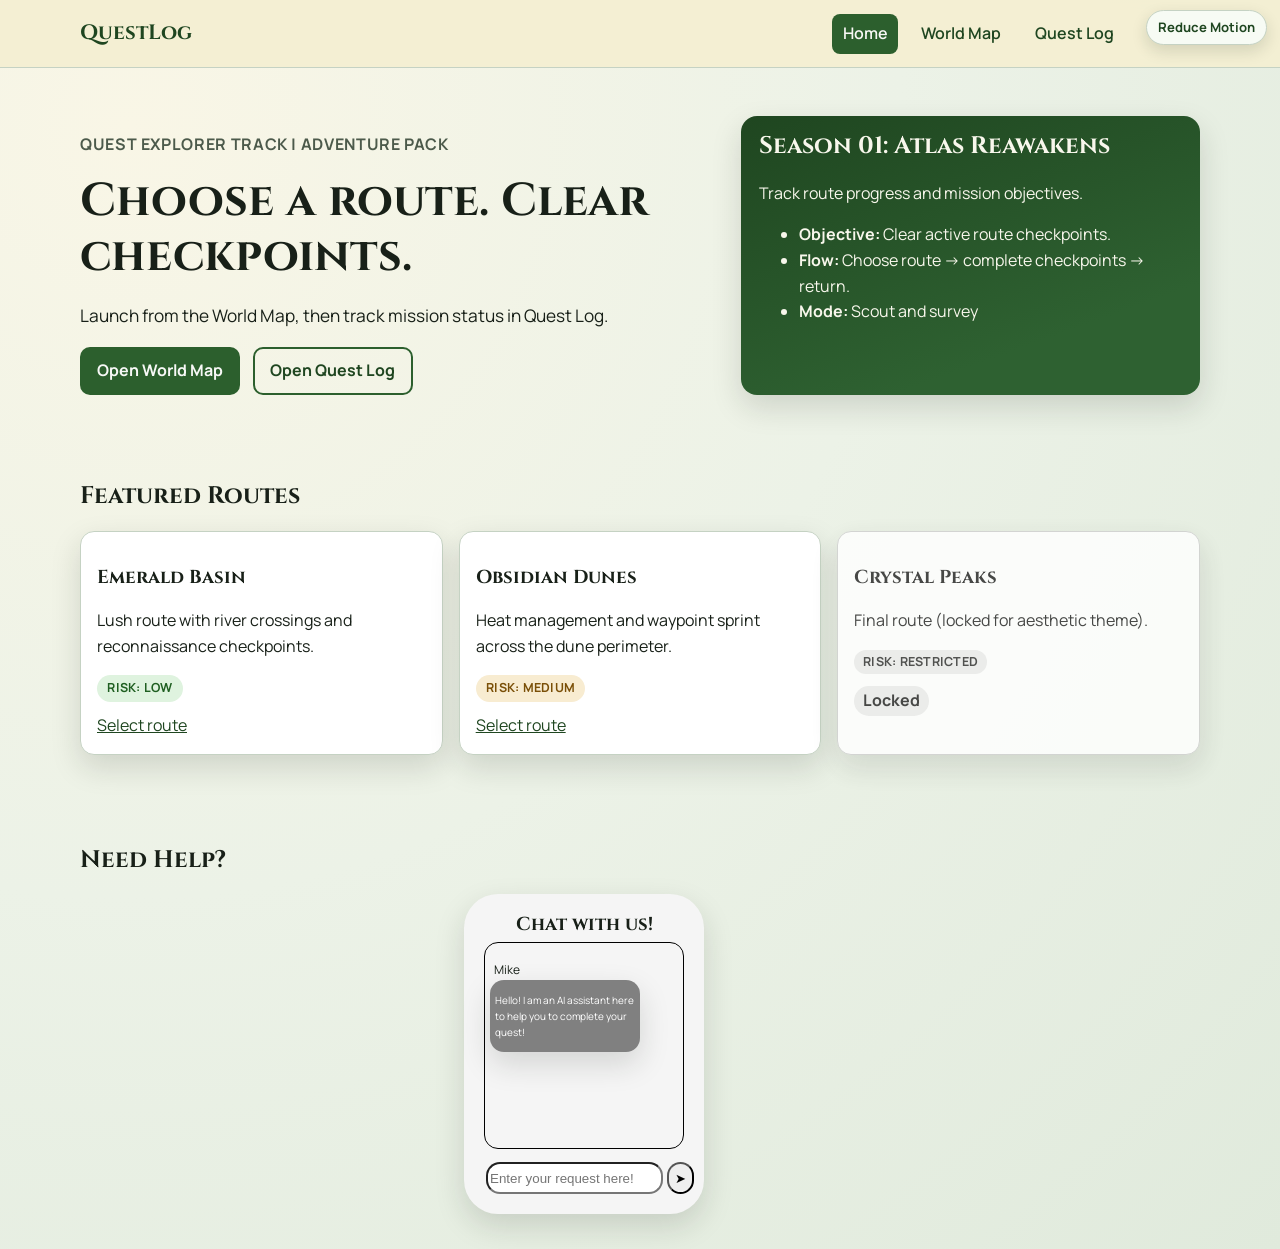
==== commit 163a6964: "Add a heading to chat box" ====
--- a/index.html
+++ b/index.html
@@ -93,6 +93,7 @@
         <h2>Need Help?</h2>
         <div class="chatcontainer">
           <div class="chat">
+            <h3>Chat with us!</h3>
             <div class="chatbox">
               <div class="chatname"><p>Mike</p></div>
               <div class="chatbubble">
--- a/styles.css
+++ b/styles.css
@@ -584,7 +584,14 @@
   box-shadow: var(--shadow);
   transition: transform 0.25s ease, filter 0.25s ease;
   padding: 20px;
-}
+  gap:2%;
+}
+
+.chat > h3{
+  margin-top: auto;
+  margin-bottom: auto;
+}
+
 
 .chat:hover{
   transform: scale(1.03);
@@ -622,6 +629,8 @@
 }
 
 .entrybox{
+  position: relative;
+  left: 2%;
   display: flex;
   flex-direction: row;
   margin-top: auto;
@@ -629,7 +638,9 @@
 }
 
 .chatinputbox{
-  border-radius: 6px;
+  border-radius: 14px;
+  height: 2rem;
+  
 }
 
 .chatinputbox:focus{
@@ -637,6 +648,7 @@
 }
 
 .chatsubmitbutton{
+  border-radius: 999px;
 }
 
 @keyframes rise-in {
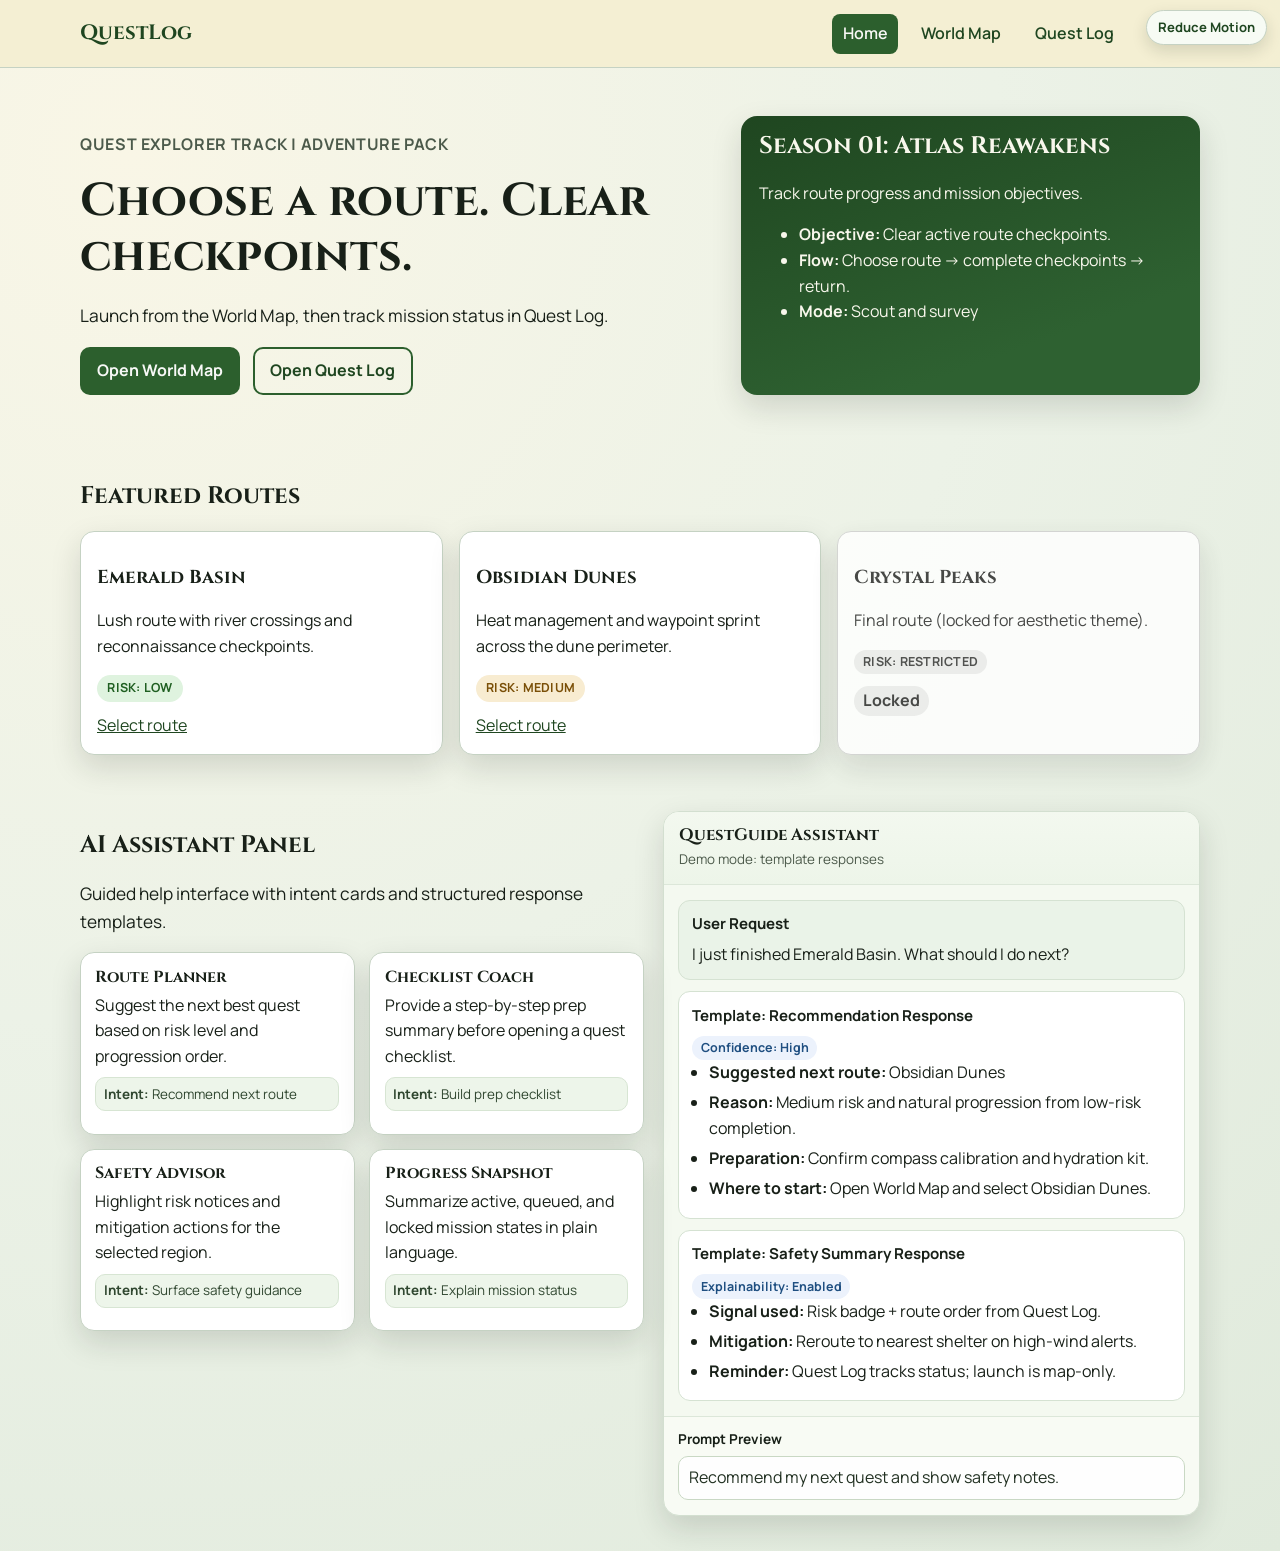
==== commit 4fcc79f9: "feat: implement complete AI assistant panel mockup on home page" ====
--- a/index.html
+++ b/index.html
@@ -1,118 +1,251 @@
 <!doctype html>
 <html lang="en">
-
-<head>
-  <meta charset="UTF-8" />
-  <meta name="viewport" content="width=device-width, initial-scale=1.0" />
-  <meta name="description" content="QuestLog home with route overview and quest access." />
-  <title>QuestLog | Home</title>
-  <link rel="preconnect" href="https://fonts.googleapis.com" />
-  <link rel="preconnect" href="https://fonts.gstatic.com" crossorigin />
-  <link
-    href="https://fonts.googleapis.com/css2?family=Cinzel:wght@500;700&amp;family=Manrope:wght@400;600;700&amp;display=swap"
-    rel="stylesheet" />
-  <link rel="stylesheet" href="styles.css" />
-</head>
-
-<body>
-  <a class="skip-link" href="#main-content">Skip to main content</a>
-  <input type="checkbox" id="reduce-motion-toggle" class="motion-toggle-input" />
-  <label for="reduce-motion-toggle" class="motion-toggle-label">Reduce Motion</label>
-  <header class="site-header">
-    <div class="container nav-shell">
-      <a class="brand" href="index.html">QuestLog</a>
-      <nav id="site-nav" class="site-nav" aria-label="Main navigation">
-        <a href="index.html" aria-current="page">Home</a>
-        <a href="map.html">World Map</a>
-        <a href="quest-log.html">Quest Log</a>
-        <a href="team.html">Team</a>
-      </nav>
-    </div>
-  </header>
-
-  <main id="main-content">
-    <section class="hero">
-      <div class="container hero-grid">
-        <div>
-          <p class="eyebrow">Quest Explorer Track | Adventure Pack</p>
-          <h1>Choose a route. Clear checkpoints.</h1>
-          <p class="lead">
-            Launch from the World Map, then track mission status in Quest Log.
-          </p>
-          <div class="cta-row">
-            <a class="btn btn-primary" href="map.html">Open World Map</a>
-            <a class="btn btn-ghost" href="quest-log.html">Open Quest Log</a>
+  <head>
+    <meta charset="UTF-8" />
+    <meta name="viewport" content="width=device-width, initial-scale=1.0" />
+    <meta
+      name="description"
+      content="QuestLog home with route overview and quest access."
+    />
+    <title>QuestLog | Home</title>
+    <link rel="preconnect" href="https://fonts.googleapis.com" />
+    <link rel="preconnect" href="https://fonts.gstatic.com" crossorigin />
+    <link
+      href="https://fonts.googleapis.com/css2?family=Cinzel:wght@500;700&amp;family=Manrope:wght@400;600;700&amp;display=swap"
+      rel="stylesheet"
+    />
+    <link rel="stylesheet" href="styles.css" />
+  </head>
+
+  <body>
+    <a class="skip-link" href="#main-content">Skip to main content</a>
+    <input
+      type="checkbox"
+      id="reduce-motion-toggle"
+      class="motion-toggle-input"
+    />
+    <label for="reduce-motion-toggle" class="motion-toggle-label"
+      >Reduce Motion</label
+    >
+    <header class="site-header">
+      <div class="container nav-shell">
+        <a class="brand" href="index.html">QuestLog</a>
+        <nav id="site-nav" class="site-nav" aria-label="Main navigation">
+          <a href="index.html" aria-current="page">Home</a>
+          <a href="map.html">World Map</a>
+          <a href="quest-log.html">Quest Log</a>
+          <a href="team.html">Team</a>
+        </nav>
+      </div>
+    </header>
+
+    <main id="main-content">
+      <section class="hero">
+        <div class="container hero-grid">
+          <div>
+            <p class="eyebrow">Quest Explorer Track | Adventure Pack</p>
+            <h1>Choose a route. Clear checkpoints.</h1>
+            <p class="lead">
+              Launch from the World Map, then track mission status in Quest Log.
+            </p>
+            <div class="cta-row">
+              <a class="btn btn-primary" href="map.html">Open World Map</a>
+              <a class="btn btn-ghost" href="quest-log.html">Open Quest Log</a>
+            </div>
+          </div>
+          <article class="season-panel" aria-label="Current season details">
+            <h2>Season 01: Atlas Reawakens</h2>
+            <p>Track route progress and mission objectives.</p>
+            <ul>
+              <li>
+                <strong>Objective:</strong> Clear active route checkpoints.
+              </li>
+              <li>
+                <strong>Flow:</strong> Choose route -> complete checkpoints ->
+                return.
+              </li>
+              <li><strong>Mode:</strong> Scout and survey</li>
+            </ul>
+          </article>
+        </div>
+      </section>
+
+      <section class="section">
+        <div class="container">
+          <h2>Featured Routes</h2>
+          <div class="quest-row">
+            <article class="quest-card">
+              <h3>Emerald Basin</h3>
+              <p>
+                Lush route with river crossings and reconnaissance checkpoints.
+              </p>
+              <div class="route-meta">
+                <span class="risk-badge risk-low">Risk: Low</span>
+              </div>
+              <a href="quest-emerald.html">Select route</a>
+            </article>
+            <article class="quest-card">
+              <h3>Obsidian Dunes</h3>
+              <p>
+                Heat management and waypoint sprint across the dune perimeter.
+              </p>
+              <div class="route-meta">
+                <span class="risk-badge risk-medium">Risk: Medium</span>
+              </div>
+              <a href="quest-dunes.html">Select route</a>
+            </article>
+            <article class="quest-card locked">
+              <h3>Crystal Peaks</h3>
+              <p>Final route (locked for aesthetic theme).</p>
+              <div class="route-meta">
+                <span class="risk-badge risk-high">Risk: Restricted</span>
+              </div>
+              <span>Locked</span>
+            </article>
           </div>
         </div>
-        <article class="season-panel" aria-label="Current season details">
-          <h2>Season 01: Atlas Reawakens</h2>
-          <p>Track route progress and mission objectives.</p>
-          <ul>
-            <li><strong>Objective:</strong> Clear active route checkpoints.</li>
-            <li><strong>Flow:</strong> Choose route -> complete checkpoints -> return.</li>
-            <li><strong>Mode:</strong> Scout and survey</li>
-          </ul>
-        </article>
-      </div>
-    </section>
-
-    <section class="section">
-      <div class="container">
-        <h2>Featured Routes</h2>
-        <div class="quest-row">
-          <article class="quest-card">
-            <h3>Emerald Basin</h3>
-            <p>Lush route with river crossings and reconnaissance checkpoints.</p>
-            <div class="route-meta">
-              <span class="risk-badge risk-low">Risk: Low</span>
+      </section>
+
+      <section
+        class="section assistant-section"
+        aria-labelledby="assistant-heading"
+      >
+        <div class="container">
+          <div class="assistant-shell">
+            <div>
+              <h2 id="assistant-heading">AI Assistant Panel</h2>
+              <p class="lead">
+                Guided help interface with intent cards and structured response
+                templates.
+              </p>
+
+              <div
+                class="intent-grid"
+                role="list"
+                aria-label="Assistant intents"
+              >
+                <article class="intent-card" role="listitem">
+                  <h3>Route Planner</h3>
+                  <p>
+                    Suggest the next best quest based on risk level and
+                    progression order.
+                  </p>
+                  <p class="intent-meta">
+                    <strong>Intent:</strong> Recommend next route
+                  </p>
+                </article>
+                <article class="intent-card" role="listitem">
+                  <h3>Checklist Coach</h3>
+                  <p>
+                    Provide a step-by-step prep summary before opening a quest
+                    checklist.
+                  </p>
+                  <p class="intent-meta">
+                    <strong>Intent:</strong> Build prep checklist
+                  </p>
+                </article>
+                <article class="intent-card" role="listitem">
+                  <h3>Safety Advisor</h3>
+                  <p>
+                    Highlight risk notices and mitigation actions for the
+                    selected region.
+                  </p>
+                  <p class="intent-meta">
+                    <strong>Intent:</strong> Surface safety guidance
+                  </p>
+                </article>
+                <article class="intent-card" role="listitem">
+                  <h3>Progress Snapshot</h3>
+                  <p>
+                    Summarize active, queued, and locked mission states in plain
+                    language.
+                  </p>
+                  <p class="intent-meta">
+                    <strong>Intent:</strong> Explain mission status
+                  </p>
+                </article>
+              </div>
             </div>
-            <a href="quest-emerald.html">Select route</a>
-          </article>
-          <article class="quest-card">
-            <h3>Obsidian Dunes</h3>
-            <p>Heat management and waypoint sprint across the dune perimeter.</p>
-            <div class="route-meta">
-              <span class="risk-badge risk-medium">Risk: Medium</span>
-            </div>
-            <a href="quest-dunes.html">Select route</a>
-          </article>
-          <article class="quest-card locked">
-            <h3>Crystal Peaks</h3>
-            <p>Final route (locked for aesthetic theme).</p>
-            <div class="route-meta">
-              <span class="risk-badge risk-high">Risk: Restricted</span>
-            </div>
-            <span>Locked</span>
-          </article>
-        </div>
-      </div>
-    </section>
-
-    <section class="section">
-      <div class="container">
-        <h2>Need Help?</h2>
-        <div class="chatcontainer">
-          <div class="chat">
-            <h3>Chat with us!</h3>
-            <div class="chatbox">
-              <div class="chatname"><p>Mike</p></div>
-              <div class="chatbubble">
-                <p>Hello! I am an AI assistant here to help you to complete your quest!</p>
-              </div>
-            </div>
-            <div class="entrybox">
-              <input type="text" class="chatinputbox" placeholder="Enter your request here!">
-              <button type="submit" class="chatsubmitbutton">➤</button>
-            </div>
+
+            <aside
+              class="assistant-panel"
+              aria-label="AI assistant chat mockup"
+            >
+              <header class="assistant-header">
+                <div>
+                  <h3>QuestGuide Assistant</h3>
+                  <p>Demo mode: template responses</p>
+                </div>
+              </header>
+
+              <div class="assistant-thread" aria-live="polite">
+                <article class="message message-user">
+                  <h4>User Request</h4>
+                  <p>I just finished Emerald Basin. What should I do next?</p>
+                </article>
+
+                <article class="message message-ai">
+                  <h4>Template: Recommendation Response</h4>
+                  <p class="template-tag">Confidence: High</p>
+                  <ul>
+                    <li>
+                      <strong>Suggested next route:</strong> Obsidian Dunes
+                    </li>
+                    <li>
+                      <strong>Reason:</strong> Medium risk and natural
+                      progression from low-risk completion.
+                    </li>
+                    <li>
+                      <strong>Preparation:</strong> Confirm compass calibration
+                      and hydration kit.
+                    </li>
+                    <li>
+                      <strong>Where to start:</strong> Open World Map and select
+                      Obsidian Dunes.
+                    </li>
+                  </ul>
+                </article>
+
+                <article class="message message-ai">
+                  <h4>Template: Safety Summary Response</h4>
+                  <p class="template-tag">Explainability: Enabled</p>
+                  <ul>
+                    <li>
+                      <strong>Signal used:</strong> Risk badge + route order
+                      from Quest Log.
+                    </li>
+                    <li>
+                      <strong>Mitigation:</strong> Reroute to nearest shelter on
+                      high-wind alerts.
+                    </li>
+                    <li>
+                      <strong>Reminder:</strong> Quest Log tracks status; launch
+                      is map-only.
+                    </li>
+                  </ul>
+                </article>
+              </div>
+
+              <div
+                class="assistant-compose"
+                aria-label="Assistant input preview"
+              >
+                <label for="assistant-input">Prompt Preview</label>
+                <input
+                  id="assistant-input"
+                  type="text"
+                  value="Recommend my next quest and show safety notes."
+                  readonly
+                />
+              </div>
+            </aside>
           </div>
         </div>
-      </div>
-    </section>
-  </main>
-
-  <footer class="landmark-footer">
-    <p class="sr-only">QuestLog footer landmark</p>
-  </footer>
-</body>
-
-</html>+      </section>
+    </main>
+
+    <footer class="landmark-footer">
+      <p class="sr-only">QuestLog footer landmark</p>
+    </footer>
+  </body>
+</html>
--- a/styles.css
+++ b/styles.css
@@ -564,92 +564,163 @@
   border: 0;
 }
 
-.chatcontainer{
+.assistant-section {
+  padding-top: 1.3rem;
+}
+
+.assistant-shell {
+  display: grid;
+  grid-template-columns: 1.05fr 1fr;
+  gap: 1.2rem;
+  align-items: start;
+}
+
+.intent-grid {
+  margin-top: 1rem;
+  display: grid;
+  grid-template-columns: repeat(2, minmax(180px, 1fr));
+  gap: 0.9rem;
+}
+
+.intent-card {
+  background: var(--card);
+  border: 1px solid var(--line);
+  border-radius: 14px;
+  padding: 0.9rem;
+  box-shadow: var(--shadow);
+  animation: rise-in 0.4s ease both;
+}
+
+.intent-card h3 {
+  margin: 0 0 0.35rem;
+  font-size: 1rem;
+}
+
+.intent-card p {
+  margin: 0 0 0.5rem;
+}
+
+.intent-meta {
+  font-size: 0.84rem;
+  color: #304730;
+  background: #edf5ea;
+  border: 1px solid #d7e5d3;
+  border-radius: 10px;
+  padding: 0.32rem 0.45rem;
+}
+
+.assistant-panel {
+  background: #f8fbf4;
+  border: 1px solid #d3dfd0;
+  border-radius: 16px;
+  box-shadow: var(--shadow);
+  overflow: hidden;
+}
+
+.assistant-header {
   display: flex;
   align-items: center;
-  justify-content: center;
-}
-
-.chat{
-  display: flex;
-  flex-direction: column;
-  position: relative;
-  right: 5%;
-  bottom: 5%;
-  background: whitesmoke;
-  border-radius: 34px;
-  width: 15rem;
-  height: 20rem;
-  align-items: center;
-  box-shadow: var(--shadow);
-  transition: transform 0.25s ease, filter 0.25s ease;
-  padding: 20px;
-  gap:2%;
-}
-
-.chat > h3{
-  margin-top: auto;
-  margin-bottom: auto;
-}
-
-
-.chat:hover{
-  transform: scale(1.03);
-}
-
-.chatbox{
-  border: black solid 1px;
-  border-radius: 14px;
-  flex-grow: 2;
-  margin-bottom: 4%;
-  padding: 5px;
-}
-
-.chatname > p{
-  position: relative;
-  font-size: 12px;
-  margin-bottom: auto;
-  margin-left: 2%;
-}
-
-.chatbubble{
-  font-size: 10px;
-  background-color: grey;
-  padding-left: 5px;
-  padding-right: 5px;
-  padding-top: 2px;
-  padding-bottom: 2px;
-  border-radius: 14px;
-  max-width: 80%;
-  box-shadow: var(--shadow);
-}
-
-.chatbubble > p {
-  color: white;
-}
-
-.entrybox{
-  position: relative;
-  left: 2%;
-  display: flex;
-  flex-direction: row;
-  margin-top: auto;
-  gap: 2%;
-}
-
-.chatinputbox{
-  border-radius: 14px;
-  height: 2rem;
-  
-}
-
-.chatinputbox:focus{
-  outline: none;
-}
-
-.chatsubmitbutton{
+  justify-content: space-between;
+  gap: 0.9rem;
+  padding: 0.85rem 0.95rem;
+  border-bottom: 1px solid #dce7d9;
+  background: linear-gradient(180deg, #f3f8ef 0%, #edf5e9 100%);
+}
+
+.assistant-header h3 {
+  margin: 0;
+  font-size: 1.04rem;
+}
+
+.assistant-header p {
+  margin: 0.2rem 0 0;
+  color: var(--muted);
+  font-size: 0.84rem;
+}
+
+.assistant-chip {
+  background: var(--forest);
+  color: #f8f8f5;
   border-radius: 999px;
-}
+  padding: 0.24rem 0.58rem;
+  font-size: 0.76rem;
+  font-weight: 700;
+  letter-spacing: 0.02em;
+  text-transform: uppercase;
+}
+
+.assistant-thread {
+  padding: 0.9rem;
+  display: grid;
+  gap: 0.7rem;
+  background: #f4f9f0;
+}
+
+.message {
+  border-radius: 12px;
+  padding: 0.72rem 0.78rem;
+  border: 1px solid #d5e2d2;
+}
+
+.message h4 {
+  margin: 0 0 0.38rem;
+  font-size: 0.94rem;
+}
+
+.message p,
+.message ul {
+  margin: 0;
+}
+
+.message ul {
+  padding-left: 1.05rem;
+}
+
+.message li {
+  margin-bottom: 0.28rem;
+}
+
+.message-user {
+  background: #eaf3e8;
+}
+
+.message-ai {
+  background: #ffffff;
+}
+
+.template-tag {
+  display: inline-block;
+  margin-bottom: 0.4rem;
+  background: #ecf2fc;
+  color: #1f4f81;
+  border-radius: 999px;
+  padding: 0.14rem 0.54rem;
+  font-size: 0.78rem;
+  font-weight: 700;
+}
+
+.assistant-compose {
+  border-top: 1px solid #dce7d9;
+  padding: 0.75rem 0.9rem 0.95rem;
+}
+
+.assistant-compose label {
+  display: block;
+  font-weight: 700;
+  margin-bottom: 0.35rem;
+  font-size: 0.85rem;
+}
+
+.assistant-compose input {
+  width: 100%;
+  border: 1px solid #c9d8c4;
+  border-radius: 10px;
+  padding: 0.5rem 0.6rem;
+  font: inherit;
+  background: #fefefe;
+  color: #223122;
+}
+
 
 @keyframes rise-in {
   from {
@@ -713,6 +784,14 @@
 
 @media (max-width: 880px) {
   .hero-grid {
+    grid-template-columns: 1fr;
+  }
+
+  .assistant-shell {
+    grid-template-columns: 1fr;
+  }
+
+  .intent-grid {
     grid-template-columns: 1fr;
   }
 
